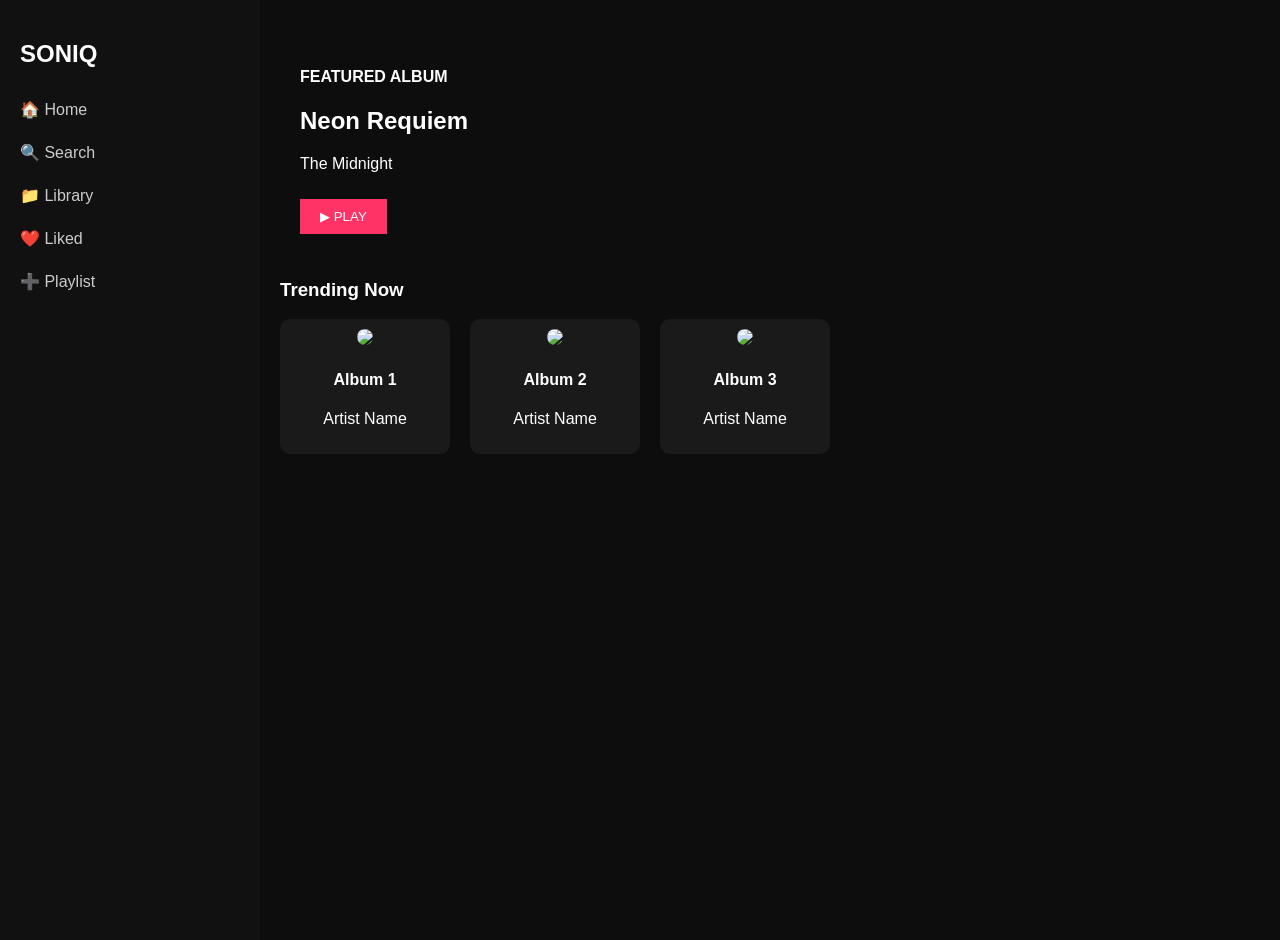
==== youtube.html @ b2cf5d74 "Add files via upload" ====
<!DOCTYPE html>
<html lang="en">
<head>
<meta charset="UTF-8">
<title>Music UI</title>
<link rel="stylesheet" href="style.css">
</head>
<body>

<div class="container">

    <!-- Sidebar -->
    <aside class="sidebar">
        <h2>SONIQ</h2>
        <ul>
            <li>🏠 Home</li>
            <li>🔍 Search</li>
            <li>📁 Library</li>
            <li>❤️ Liked</li>
            <li>➕ Playlist</li>
        </ul>
    </aside>

    <!-- Main -->
    <main class="main">

        <!-- Hero -->
        <section class="hero">
            <div class="hero-content">
                <h4>FEATURED ALBUM</h4>
                <h1>Neon Requiem</h1>
                <p>The Midnight</p>
                <button>▶ PLAY</button>
            </div>
        </section>

        <!-- Trending -->
        <section class="trending">
            <h3>Trending Now</h3>

            <div class="albums">
                <div class="card">
                    <img src="https://images.unsplash.com/photo-1494232410401-ad00d5433cfa">
                    <h4>Album 1</h4>
                    <p>Artist Name</p>
                </div>

                <div class="card">
                    <img src="https://images.unsplash.com/photo-1511671782779-c97d3d27a1d4">
                    <h4>Album 2</h4>
                    <p>Artist Name</p>
                </div>

                <div class="card">
                    <img src="https://images.unsplash.com/photo-1507874457470-272b3c8d8ee2">
                    <h4>Album 3</h4>
                    <p>Artist Name</p>
                </div>
            </div>
        </section>

    </main>

</div>

<script src="script.js"></script>
</body>
</html>
---- style.css ----
body {
  margin: 0;
  font-family: 'Segoe UI', sans-serif;
  background: #0d0d0d;
  color: white;
}

.container {
  display: flex;
}

/* Sidebar */
.sidebar {
  width: 220px;
  background: #111;
  height: 100vh;
  padding: 20px;
}

.logo {
  color: #ff3366;
}

.sidebar ul {
  list-style: none;
  padding: 0;
}

.sidebar li {
  padding: 12px 0;
  cursor: pointer;
  color: #ccc;
}

.sidebar li:hover {
  color: #ff3366;
}

/* Main Content */
.main {
  flex: 1;
  padding: 20px;
}

/* Hero */
.hero {
  background: url('https://source.unsplash.com/1000x400/?concert') no-repeat center/cover;
  height: 200px;
  border-radius: 10px;
  display: flex;
  align-items: center;
  padding: 20px;
}

.hero-text h1 {
  margin: 0;
}

.hero button {
  margin-top: 10px;
  padding: 10px 20px;
  background: #ff3366;
  border: none;
  color: white;
  cursor: pointer;
}

/* Albums */
.section-title {
  margin-top: 20px;
}

.albums {
  display: flex;
  gap: 20px;
}

.card {
  background: #1a1a1a;
  padding: 10px;
  border-radius: 10px;
  width: 150px;
  text-align: center;
}

.card img {
  width: 100%;
  border-radius: 10px;
}
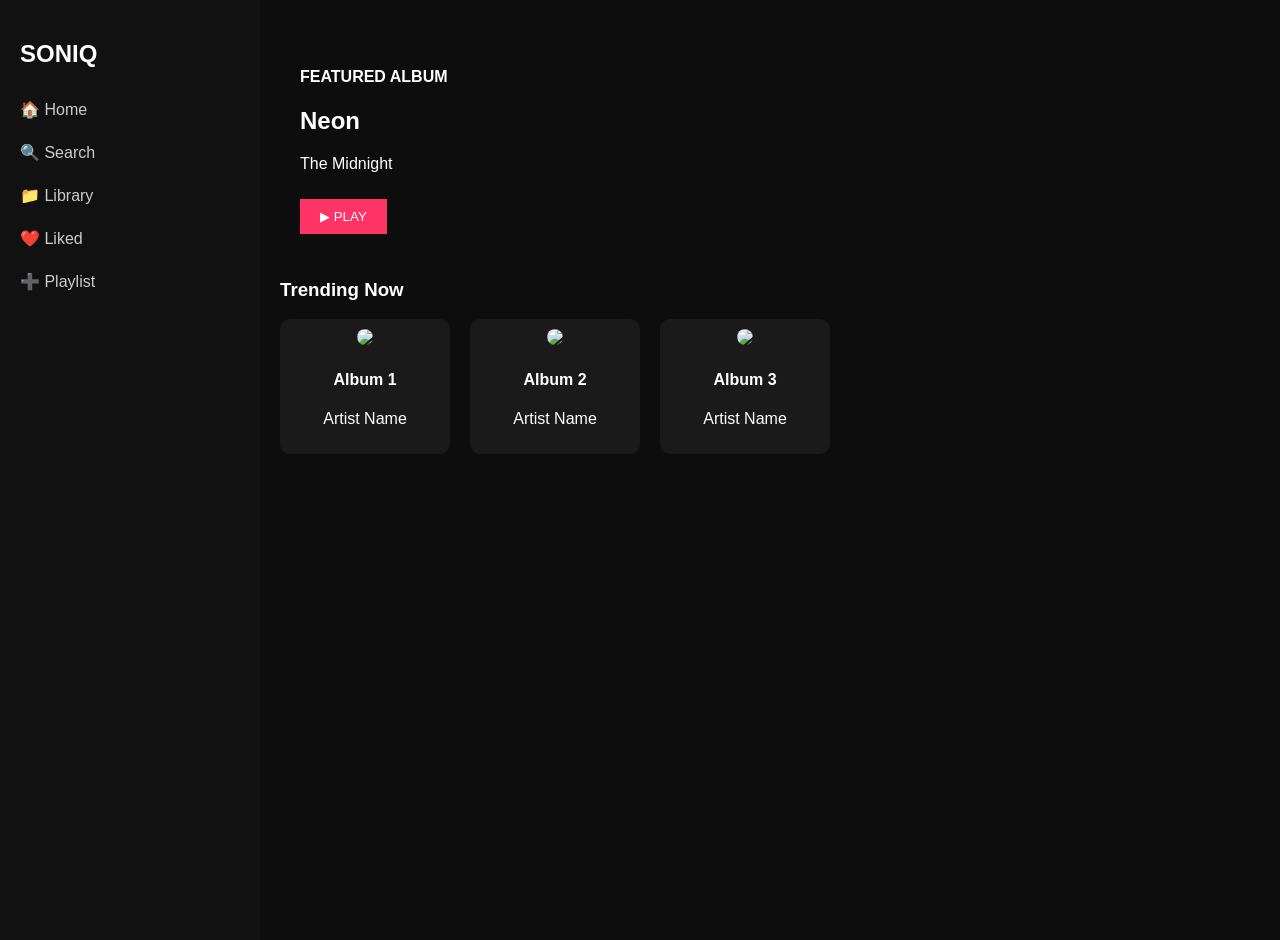
==== commit e9133ac6: "Change featured album title to 'Neon' Updated the featured album title from 'Neon Requiem' to 'Neon'" ====
--- a/youtube.html
+++ b/youtube.html
@@ -28,7 +28,7 @@
         <section class="hero">
             <div class="hero-content">
                 <h4>FEATURED ALBUM</h4>
-                <h1>Neon Requiem</h1>
+                <h1>Neon</h1>
                 <p>The Midnight</p>
                 <button>▶ PLAY</button>
             </div>
@@ -65,4 +65,4 @@
 
 <script src="script.js"></script>
 </body>
-</html>+</html>
